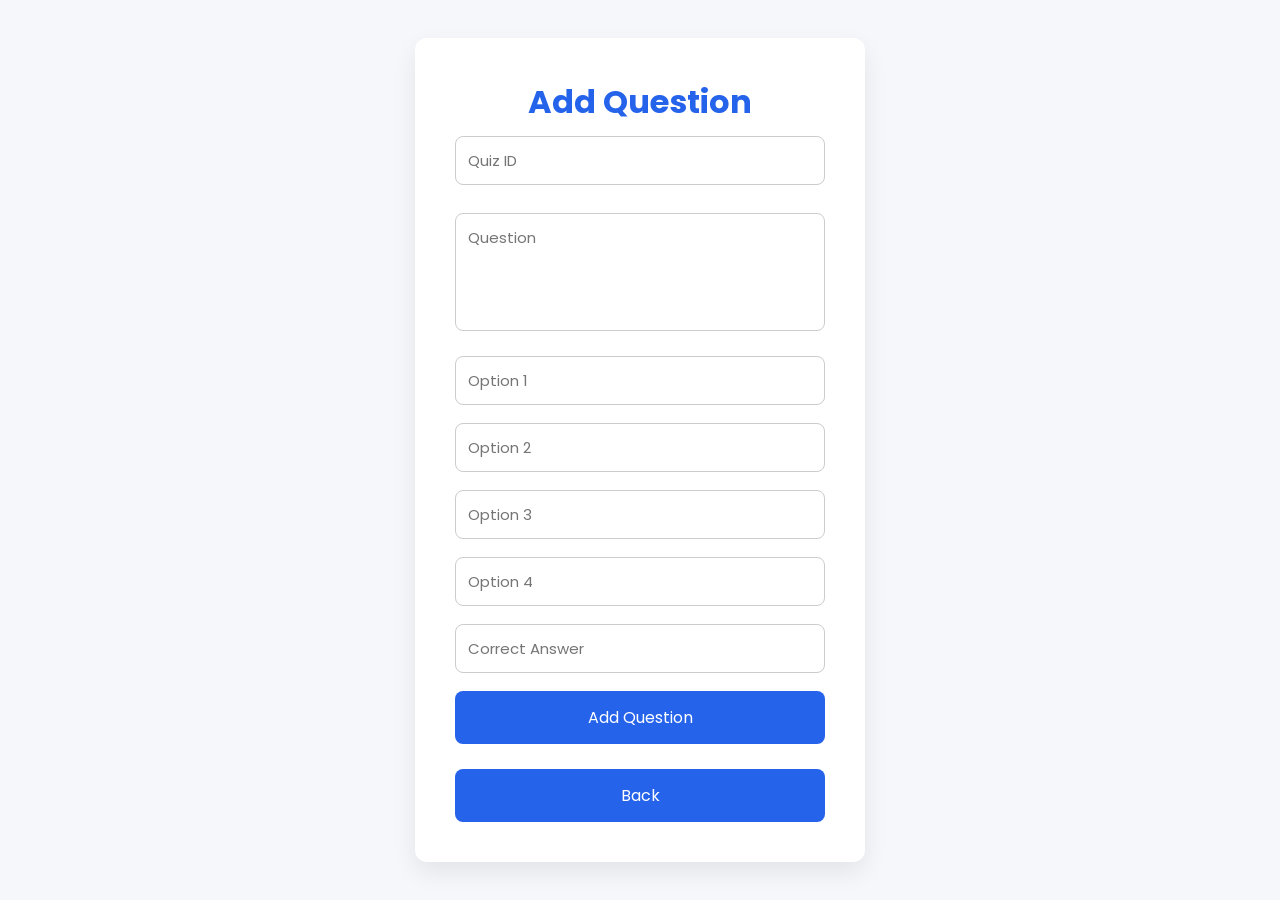
==== frontend/add-question.html @ 89b24b5e "Initial Commit" ====
<!DOCTYPE html>
<html lang="en">

<head>

<meta charset="UTF-8">

<title>Add Question</title>

<link rel="stylesheet" href="css/style.css">

</head>

<body>

<div class="container">

<div class="card">

<h1>Add Question</h1>

<form id="questionForm">

<input
type="number"
id="quizId"
placeholder="Quiz ID"
required>

<textarea
id="question"
placeholder="Question"
rows="4"
required></textarea>

<input
type="text"
id="option1"
placeholder="Option 1"
required>

<input
type="text"
id="option2"
placeholder="Option 2"
required>

<input
type="text"
id="option3"
placeholder="Option 3"
required>

<input
type="text"
id="option4"
placeholder="Option 4"
required>

<input
type="text"
id="answer"
placeholder="Correct Answer"
required>

<button type="submit">

Add Question

</button>

</form>

<br>

<button onclick="window.location.href='admin-dashboard.html'">

Back

</button>

</div>

</div>

<script src="js/add-question.js"></script>
<script src="js/common.js"></script>
</body>

</html>
---- frontend/css/style.css ----
/* ===========================
        GLOBAL
=========================== */

@import url('https://fonts.googleapis.com/css2?family=Poppins:wght@300;400;500;600;700&display=swap');

*{
    margin:0;
    padding:0;
    box-sizing:border-box;
    font-family:'Poppins',sans-serif;
}

html{
    scroll-behavior:smooth;
}

body{
    background:#f5f7fa;
    color:#333;
}

img{
    max-width:100%;
    display:block;
}

section{
    padding:80px 8%;
}

h2{
    text-align:center;
    margin-bottom:40px;
    font-size:35px;
    color:#1e293b;
}

/* ===========================
        HEADER
=========================== */

header{

    width:100%;
    height:75px;

    background:white;

    display:flex;

    justify-content:space-between;

    align-items:center;

    padding:0 8%;

    position:fixed;

    top:0;

    z-index:1000;

    box-shadow:0 5px 12px rgba(0,0,0,.08);

}

.logo{

    display:flex;

    align-items:center;

    gap:10px;

}

.logo i{

    color:#2563eb;

    font-size:30px;

}

.logo h2{

    margin:0;

    font-size:28px;

    color:#2563eb;

}

nav{

    display:flex;

    gap:30px;

}

nav a{

    text-decoration:none;

    color:#333;

    font-weight:500;

    transition:.3s;

}

nav a:hover{

    color:#2563eb;

}

.buttons{

    display:flex;

    gap:15px;

}

.login-btn{

    text-decoration:none;

    border:2px solid #2563eb;

    color:#2563eb;

    padding:10px 22px;

    border-radius:8px;

    transition:.3s;

}

.login-btn:hover{

    background:#2563eb;

    color:white;

}

.register-btn{

    text-decoration:none;

    background:#2563eb;

    color:white;

    padding:10px 22px;

    border-radius:8px;

    transition:.3s;

}

.register-btn:hover{

    background:#1d4ed8;

}

/* ===========================
        HERO
=========================== */

.hero{

    margin-top:75px;

    display:flex;

    justify-content:space-between;

    align-items:center;

    gap:60px;

    min-height:90vh;

}

.hero-left{

    flex:1;

}

.hero-left h1{

    font-size:55px;

    margin-bottom:20px;

    color:#1e293b;

}

.hero-left p{

    color:#555;

    line-height:30px;

    font-size:18px;

    margin-bottom:35px;

}

.hero-buttons{

    display:flex;

    gap:20px;

}

.primary-btn{

    text-decoration:none;

    background:#2563eb;

    color:white;

    padding:14px 30px;

    border-radius:8px;

    transition:.3s;

}

.primary-btn:hover{

    background:#1d4ed8;

}

.secondary-btn{

    text-decoration:none;

    border:2px solid #2563eb;

    color:#2563eb;

    padding:14px 30px;

    border-radius:8px;

    transition:.3s;

}

.secondary-btn:hover{

    background:#2563eb;

    color:white;

}

.hero-right{

    flex:1;

    text-align:center;

}

.hero-right img{

    width:90%;

}

/* ===========================
        QUIZ SECTION
=========================== */

.quiz-section{

    background:#ffffff;

}

.quiz-container{

    display:grid;

    grid-template-columns:repeat(auto-fit,minmax(280px,1fr));

    gap:30px;

}

.quiz-card{

    background:white;

    border-radius:12px;

    overflow:hidden;

    box-shadow:0 8px 20px rgba(0,0,0,.08);

    transition:.3s;

    text-align:center;

    padding-bottom:25px;

}

.quiz-card:hover{

    transform:translateY(-8px);

    box-shadow:0 15px 30px rgba(0,0,0,.15);

}

.quiz-card img{

    width:100%;

    height:180px;

    object-fit:cover;

}

.quiz-card h3{

    margin-top:20px;

    color:#1e293b;

}

.quiz-card p{

    color:#555;

    padding:15px;

    min-height:70px;

}

.quiz-card h4{

    color:#2563eb;

    font-size:24px;

    margin-bottom:20px;

}

.quiz-card button{

    border:none;

    background:#2563eb;

    color:white;

    padding:12px 28px;

    border-radius:8px;

    cursor:pointer;

    transition:.3s;

}

.quiz-card button:hover{

    background:#1d4ed8;

}

/* ===========================
        FEATURES
=========================== */

.features{

    background:#f8fafc;

}

.feature-container{

    display:grid;

    grid-template-columns:repeat(auto-fit,minmax(240px,1fr));

    gap:25px;

}

.feature-card{

    background:white;

    border-radius:12px;

    padding:30px;

    text-align:center;

    box-shadow:0 5px 15px rgba(0,0,0,.08);

    transition:.3s;

}

.feature-card:hover{

    transform:translateY(-6px);

}

.feature-card i{

    font-size:45px;

    color:#2563eb;

    margin-bottom:20px;

}

.feature-card h3{

    margin-bottom:15px;

}

.feature-card p{

    color:#666;

    line-height:26px;

}

/* ===========================
        LEADERBOARD
=========================== */

.leaderboard{

    background:white;

}

.leaderboard p{

    text-align:center;

    color:#666;

    margin-bottom:35px;

}

table{

    width:100%;

    border-collapse:collapse;

    background:white;

    box-shadow:0 5px 15px rgba(0,0,0,.08);

}

thead{

    background:#2563eb;

    color:white;

}

th{

    padding:18px;

}

td{

    padding:18px;

    text-align:center;

    border-bottom:1px solid #e5e7eb;

}

tbody tr:hover{

    background:#f8fafc;

}

/* ===========================
        ABOUT
=========================== */

.about{

    background:#f8fafc;

}

.about p{

    max-width:900px;

    margin:auto;

    text-align:center;

    line-height:32px;

    color:#555;

    font-size:18px;

}

/* ===========================
        CONTACT
=========================== */

.contact{

    background:white;

    text-align:center;

}

.contact p{

    margin:15px 0;

    color:#555;

    font-size:18px;

}

/* ===========================
        FOOTER
=========================== */

footer{

    background:#1e293b;

    color:white;

    text-align:center;

    padding:30px;

}

footer p{

    font-size:16px;

    letter-spacing:1px;

}

/* ===========================
        COMMON
=========================== */

button{

    cursor:pointer;

    font-size:16px;

}

button:hover{

    opacity:.95;

}

a{

    transition:.3s;

}

::selection{

    background:#2563eb;

    color:white;

}

/* ===========================
        SCROLLBAR
=========================== */

::-webkit-scrollbar{

    width:8px;

}

::-webkit-scrollbar-track{

    background:#f1f1f1;

}

::-webkit-scrollbar-thumb{

    background:#2563eb;

    border-radius:20px;

}

::-webkit-scrollbar-thumb:hover{

    background:#1d4ed8;

}

/* ===========================
        TABLET
=========================== */

@media(max-width:992px){

    header{

        padding:0 30px;

    }

    nav{

        gap:18px;

    }

    .hero{

        flex-direction:column;

        text-align:center;

        padding-top:120px;

    }

    .hero-left h1{

        font-size:42px;

    }

    .hero-buttons{

        justify-content:center;

    }

    .hero-right{

        margin-top:40px;

    }

}

/* ===========================
        MOBILE
=========================== */

@media(max-width:768px){

    header{

        flex-direction:column;

        height:auto;

        padding:20px;

    }

    nav{

        margin:20px 0;

        flex-wrap:wrap;

        justify-content:center;

    }

    .buttons{

        margin-bottom:10px;

    }

    section{

        padding:60px 20px;

    }

    .hero{

        margin-top:140px;

    }

    .hero-left h1{

        font-size:34px;

        line-height:45px;

    }

    .hero-left p{

        font-size:16px;

    }

    .hero-buttons{

        flex-direction:column;

        align-items:center;

    }

    .primary-btn,

    .secondary-btn{

        width:220px;

        text-align:center;

    }

    table{

        font-size:14px;

    }

    th,

    td{

        padding:12px 8px;

    }

}

/* ===========================
        SMALL MOBILE
=========================== */

@media(max-width:480px){

    .logo h2{

        font-size:22px;

    }

    nav{

        gap:12px;

    }

    nav a{

        font-size:14px;

    }

    h2{

        font-size:28px;

    }

    .quiz-card{

        margin:0 5px;

    }

}

/* ===========================
        LOGIN PAGE
=========================== */

.login-page{

    display:flex;

    justify-content:center;

    align-items:center;

    min-height:100vh;

    background:#f5f7fa;

}

.login-box{

    width:420px;

    background:white;

    padding:40px;

    border-radius:12px;

    box-shadow:0 10px 25px rgba(0,0,0,.08);

}

.login-box h2{

    margin-bottom:10px;

    text-align:center;

}

.login-box p{

    text-align:center;

    color:#666;

    margin-bottom:30px;

}

.input-group{

    margin-bottom:20px;

}

.input-group label{

    display:block;

    margin-bottom:8px;

    font-weight:600;

}

.input-group input{

    width:100%;

    padding:12px;

    border:1px solid #ccc;

    border-radius:8px;

    outline:none;

    font-size:15px;

}

.input-group input:focus{

    border-color:#2563eb;

}

.login-button{

    width:100%;

    border:none;

    background:#2563eb;

    color:white;

    padding:14px;

    border-radius:8px;

    font-size:16px;

    cursor:pointer;

}

.login-button:hover{

    background:#1d4ed8;

}

.extra-links{

    text-align:center;

    margin-top:20px;

}

.extra-links a{

    color:#2563eb;

    text-decoration:none;

    font-weight:600;

}

/* ===========================
        DASHBOARD
=========================== */

.dashboard-card{
    background:white;
    padding:30px;
    border-radius:12px;
    box-shadow:0 8px 20px rgba(0,0,0,.08);
    max-width:700px;
    margin:120px auto;
    text-align:center;
}

.dashboard-card h2{
    margin-bottom:20px;
}

.dashboard-buttons{
    display:flex;
    justify-content:center;
    gap:20px;
    flex-wrap:wrap;
    margin-top:30px;
}

/* ===========================
        QUIZ PAGE
=========================== */

.question{
    background:white;
    padding:20px;
    margin-bottom:20px;
    border-radius:10px;
    box-shadow:0 5px 15px rgba(0,0,0,.08);
}

.question h3{
    margin-bottom:15px;
}

.question label{
    display:block;
    margin:10px 0;
}

/* ===========================
        RESULT PAGE
=========================== */

.result-card{
    max-width:600px;
    margin:100px auto;
    background:white;
    padding:30px;
    border-radius:12px;
    box-shadow:0 10px 25px rgba(0,0,0,.08);
    text-align:center;
}

.result-card h1{
    color:#2563eb;
}

/* ===========================
        TABLE BUTTON
=========================== */

.table-btn{
    background:#2563eb;
    color:white;
    border:none;
    padding:10px 18px;
    border-radius:6px;
    cursor:pointer;
}

textarea{

width:100%;

padding:12px;

margin:10px 0;

border:1px solid #ccc;

border-radius:6px;

resize:none;

font-size:15px;

box-sizing:border-box;

}

/* ===========================
   COMMON FORM PAGES
=========================== */

.container{

    min-height:100vh;

    display:flex;

    justify-content:center;

    align-items:center;

    background:#f5f7fa;

    padding:20px;

}

.card{

    width:450px;

    background:white;

    padding:40px;

    border-radius:12px;

    box-shadow:0 10px 25px rgba(0,0,0,.08);

}

.card h1{

    text-align:center;

    color:#2563eb;

    margin-bottom:10px;

}

.card h3{

    text-align:center;

    margin-bottom:30px;

    color:#333;

}

.card input,

.card select,

.card textarea{

    width:100%;

    padding:12px;

    margin-bottom:18px;

    border:1px solid #ccc;

    border-radius:8px;

    font-size:15px;

    outline:none;

}

.card input:focus,

.card select:focus,

.card textarea:focus{

    border-color:#2563eb;

}

.card button{

    width:100%;

    background:#2563eb;

    color:white;

    border:none;

    padding:14px;

    border-radius:8px;

    font-size:16px;

    cursor:pointer;

}

.card button:hover{

    background:#1d4ed8;

}

.card p{

    text-align:center;

    margin-top:20px;

}

.card a{

    color:#2563eb;

    text-decoration:none;

    font-weight:600;

}

.navbar{

display:flex;
justify-content:space-between;
align-items:center;
padding:18px 50px;
background:#2f5fe3;

}

.nav-left a,
.nav-right a{

color:white;
text-decoration:none;
margin-right:25px;
font-weight:600;

}

.nav-left a:hover,
.nav-right a:hover{

color:#ffd54f;

}
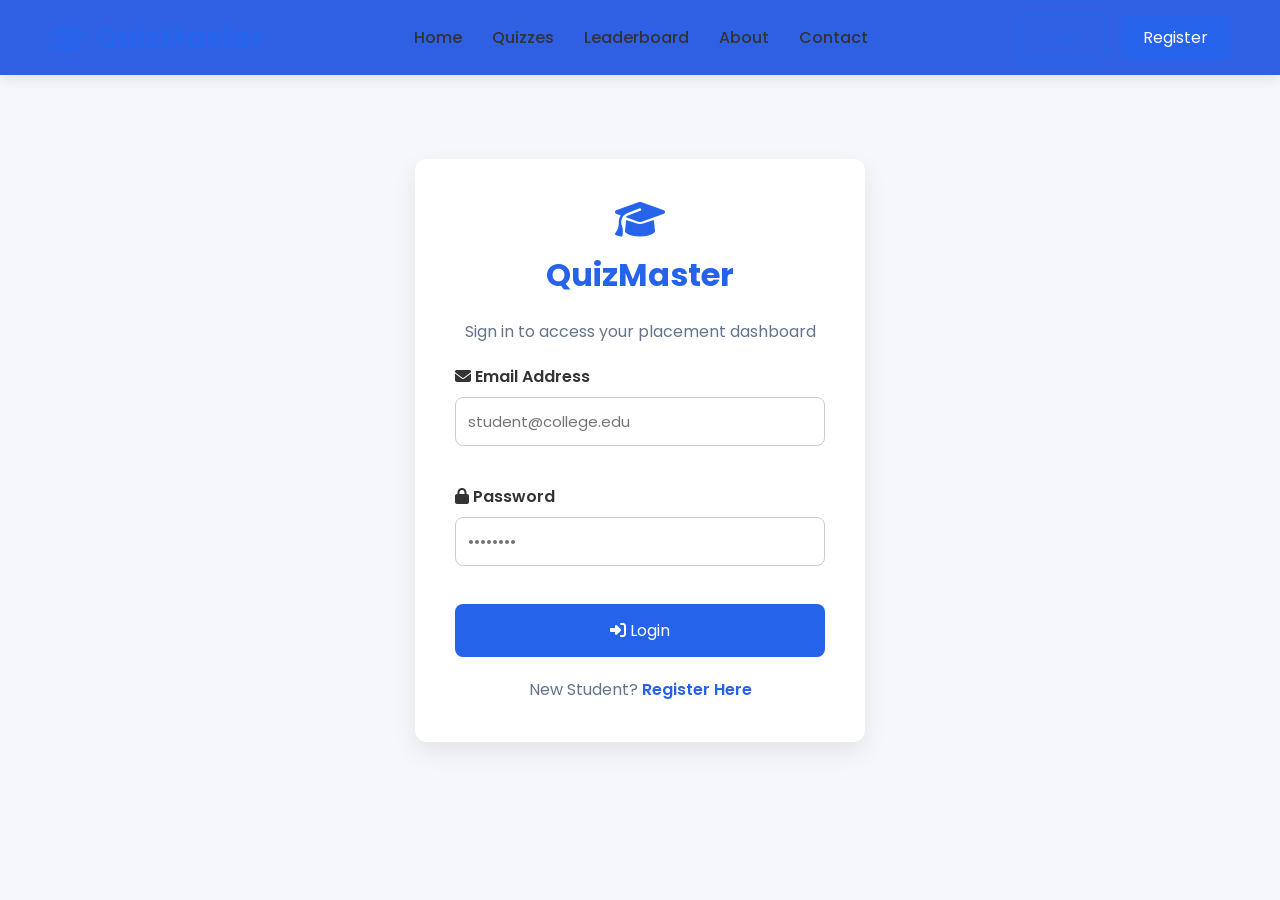
==== commit 0d0c112e: "update" ====
--- a/frontend/add-question.html
+++ b/frontend/add-question.html
@@ -2,89 +2,103 @@
 <html lang="en">
 
 <head>
-
-<meta charset="UTF-8">
-
-<title>Add Question</title>
-
-<link rel="stylesheet" href="css/style.css">
-
+    <meta charset="UTF-8">
+    <meta name="viewport" content="width=device-width, initial-scale=1.0">
+    <title>Add Question | QuizMaster Admin</title>
+    <link rel="stylesheet" href="css/style.css">
+    <link rel="preconnect" href="https://fonts.googleapis.com">
+    <link href="https://fonts.googleapis.com/css2?family=Poppins:wght@300;400;500;600;700&display=swap" rel="stylesheet">
+    <link rel="stylesheet" href="https://cdnjs.cloudflare.com/ajax/libs/font-awesome/6.7.2/css/all.min.css">
 </head>
 
 <body>
 
-<div class="container">
+    <header class="navbar">
+        <!-- Rendered by common.js -->
+    </header>
 
-<div class="card">
+    <div class="container" style="align-items: flex-start; padding-top: 100px;">
+        <div style="max-width: 900px; width: 100%; display: grid; grid-template-columns: 1fr 1fr; gap: 25px;">
+            
+            <!-- Left Form Card -->
+            <div class="card" style="width: 100%;">
+                <div style="text-align: center; margin-bottom: 20px;">
+                    <i class="fa-solid fa-circle-question" style="font-size: 38px; color: #2563eb;"></i>
+                    <h1 style="margin-top: 10px;">Add Question</h1>
+                    <p style="color: #64748b;">Add MCQ to selected quiz</p>
+                </div>
 
-<h1>Add Question</h1>
+                <form id="questionForm">
+                    <div class="input-group">
+                        <label for="quizSelect"><i class="fa-solid fa-layer-group"></i> Select Target Quiz</label>
+                        <select id="quizSelect" required>
+                            <option value="">-- Loading Quizzes --</option>
+                        </select>
+                    </div>
 
-<form id="questionForm">
+                    <div class="input-group">
+                        <label for="questionText"><i class="fa-solid fa-question"></i> Question Text</label>
+                        <textarea id="questionText" placeholder="Enter question statement..." rows="3" required></textarea>
+                    </div>
 
-<input
-type="number"
-id="quizId"
-placeholder="Quiz ID"
-required>
+                    <div class="input-group">
+                        <label for="opt1">Option 1</label>
+                        <input type="text" id="opt1" placeholder="Option 1 text" required>
+                    </div>
 
-<textarea
-id="question"
-placeholder="Question"
-rows="4"
-required></textarea>
+                    <div class="input-group">
+                        <label for="opt2">Option 2</label>
+                        <input type="text" id="opt2" placeholder="Option 2 text" required>
+                    </div>
 
-<input
-type="text"
-id="option1"
-placeholder="Option 1"
-required>
+                    <div class="input-group">
+                        <label for="opt3">Option 3</label>
+                        <input type="text" id="opt3" placeholder="Option 3 text" required>
+                    </div>
 
-<input
-type="text"
-id="option2"
-placeholder="Option 2"
-required>
+                    <div class="input-group">
+                        <label for="opt4">Option 4</label>
+                        <input type="text" id="opt4" placeholder="Option 4 text" required>
+                    </div>
 
-<input
-type="text"
-id="option3"
-placeholder="Option 3"
-required>
+                    <div class="input-group">
+                        <label for="correctAnswer"><i class="fa-solid fa-circle-check"></i> Correct Answer Choice</label>
+                        <select id="correctAnswer" required>
+                            <option value="">-- Select Which Option is Correct --</option>
+                            <option value="1">Option 1</option>
+                            <option value="2">Option 2</option>
+                            <option value="3">Option 3</option>
+                            <option value="4">Option 4</option>
+                        </select>
+                    </div>
 
-<input
-type="text"
-id="option4"
-placeholder="Option 4"
-required>
+                    <button type="submit" id="submitBtn">
+                        <i class="fa-solid fa-plus"></i> Save Question
+                    </button>
+                </form>
 
-<input
-type="text"
-id="answer"
-placeholder="Correct Answer"
-required>
+                <div style="text-align: center; margin-top: 20px;">
+                    <a href="admin-dashboard.html" style="color: #64748b; text-decoration: none; font-size: 14px;">
+                        <i class="fa-solid fa-arrow-left"></i> Back to Dashboard
+                    </a>
+                </div>
+            </div>
 
-<button type="submit">
+            <!-- Right Question List Card -->
+            <div class="card" style="width: 100%;">
+                <h3 style="margin-top: 0; text-align: left; margin-bottom: 15px; color: #0f172a;">
+                    <i class="fa-solid fa-list-check" style="color: #2563eb;"></i> Existing Questions
+                </h3>
+                <div id="existingQuestionsList" style="max-height: 580px; overflow-y: auto;">
+                    <p style="color: #64748b;">Select a quiz to view its current questions.</p>
+                </div>
+            </div>
 
-Add Question
+        </div>
+    </div>
 
-</button>
-
-</form>
-
-<br>
-
-<button onclick="window.location.href='admin-dashboard.html'">
-
-Back
-
-</button>
-
-</div>
-
-</div>
-
-<script src="js/add-question.js"></script>
-<script src="js/common.js"></script>
+    <script src="js/common.js"></script>
+    <script src="js/add-question.js"></script>
 </body>
 
 </html>
--- a/frontend/css/style.css
+++ b/frontend/css/style.css
@@ -1,1225 +1,1465 @@
-/* ===========================
-        GLOBAL
-=========================== */
-
-@import url('https://fonts.googleapis.com/css2?family=Poppins:wght@300;400;500;600;700&display=swap');
-
-*{
-    margin:0;
-    padding:0;
-    box-sizing:border-box;
-    font-family:'Poppins',sans-serif;
-}
-
-html{
-    scroll-behavior:smooth;
-}
-
-body{
-    background:#f5f7fa;
-    color:#333;
-}
-
-img{
-    max-width:100%;
-    display:block;
-}
-
-section{
-    padding:80px 8%;
-}
-
-h2{
-    text-align:center;
-    margin-bottom:40px;
-    font-size:35px;
-    color:#1e293b;
-}
-
-/* ===========================
-        HEADER
-=========================== */
-
-header{
-
-    width:100%;
-    height:75px;
-
-    background:white;
-
-    display:flex;
-
-    justify-content:space-between;
-
-    align-items:center;
-
-    padding:0 8%;
-
-    position:fixed;
-
-    top:0;
-
-    z-index:1000;
-
-    box-shadow:0 5px 12px rgba(0,0,0,.08);
-
-}
-
-.logo{
-
-    display:flex;
-
-    align-items:center;
-
-    gap:10px;
-
-}
-
-.logo i{
-
-    color:#2563eb;
-
-    font-size:30px;
-
-}
-
-.logo h2{
-
-    margin:0;
-
-    font-size:28px;
-
-    color:#2563eb;
-
-}
-
-nav{
-
-    display:flex;
-
-    gap:30px;
-
-}
-
-nav a{
-
-    text-decoration:none;
-
-    color:#333;
-
-    font-weight:500;
-
-    transition:.3s;
-
-}
-
-nav a:hover{
-
-    color:#2563eb;
-
-}
-
-.buttons{
-
-    display:flex;
-
-    gap:15px;
-
-}
-
-.login-btn{
-
-    text-decoration:none;
-
-    border:2px solid #2563eb;
-
-    color:#2563eb;
-
-    padding:10px 22px;
-
-    border-radius:8px;
-
-    transition:.3s;
-
-}
-
-.login-btn:hover{
-
-    background:#2563eb;
-
-    color:white;
-
-}
-
-.register-btn{
-
-    text-decoration:none;
-
-    background:#2563eb;
-
-    color:white;
-
-    padding:10px 22px;
-
-    border-radius:8px;
-
-    transition:.3s;
-
-}
-
-.register-btn:hover{
-
-    background:#1d4ed8;
-
-}
-
-/* ===========================
-        HERO
-=========================== */
-
-.hero{
-
-    margin-top:75px;
-
-    display:flex;
-
-    justify-content:space-between;
-
-    align-items:center;
-
-    gap:60px;
-
-    min-height:90vh;
-
-}
-
-.hero-left{
-
-    flex:1;
-
-}
-
-.hero-left h1{
-
-    font-size:55px;
-
-    margin-bottom:20px;
-
-    color:#1e293b;
-
-}
-
-.hero-left p{
-
-    color:#555;
-
-    line-height:30px;
-
-    font-size:18px;
-
-    margin-bottom:35px;
-
-}
-
-.hero-buttons{
-
-    display:flex;
-
-    gap:20px;
-
-}
-
-.primary-btn{
-
-    text-decoration:none;
-
-    background:#2563eb;
-
-    color:white;
-
-    padding:14px 30px;
-
-    border-radius:8px;
-
-    transition:.3s;
-
-}
-
-.primary-btn:hover{
-
-    background:#1d4ed8;
-
-}
-
-.secondary-btn{
-
-    text-decoration:none;
-
-    border:2px solid #2563eb;
-
-    color:#2563eb;
-
-    padding:14px 30px;
-
-    border-radius:8px;
-
-    transition:.3s;
-
-}
-
-.secondary-btn:hover{
-
-    background:#2563eb;
-
-    color:white;
-
-}
-
-.hero-right{
-
-    flex:1;
-
-    text-align:center;
-
-}
-
-.hero-right img{
-
-    width:90%;
-
-}
-
-/* ===========================
-        QUIZ SECTION
-=========================== */
-
-.quiz-section{
-
-    background:#ffffff;
-
-}
-
-.quiz-container{
-
-    display:grid;
-
-    grid-template-columns:repeat(auto-fit,minmax(280px,1fr));
-
-    gap:30px;
-
-}
-
-.quiz-card{
-
-    background:white;
-
-    border-radius:12px;
-
-    overflow:hidden;
-
-    box-shadow:0 8px 20px rgba(0,0,0,.08);
-
-    transition:.3s;
-
-    text-align:center;
-
-    padding-bottom:25px;
-
-}
-
-.quiz-card:hover{
-
-    transform:translateY(-8px);
-
-    box-shadow:0 15px 30px rgba(0,0,0,.15);
-
-}
-
-.quiz-card img{
-
-    width:100%;
-
-    height:180px;
-
-    object-fit:cover;
-
-}
-
-.quiz-card h3{
-
-    margin-top:20px;
-
-    color:#1e293b;
-
-}
-
-.quiz-card p{
-
-    color:#555;
-
-    padding:15px;
-
-    min-height:70px;
-
-}
-
-.quiz-card h4{
-
-    color:#2563eb;
-
-    font-size:24px;
-
-    margin-bottom:20px;
-
-}
-
-.quiz-card button{
-
-    border:none;
-
-    background:#2563eb;
-
-    color:white;
-
-    padding:12px 28px;
-
-    border-radius:8px;
-
-    cursor:pointer;
-
-    transition:.3s;
-
-}
-
-.quiz-card button:hover{
-
-    background:#1d4ed8;
-
-}
-
-/* ===========================
-        FEATURES
-=========================== */
-
-.features{
-
-    background:#f8fafc;
-
-}
-
-.feature-container{
-
-    display:grid;
-
-    grid-template-columns:repeat(auto-fit,minmax(240px,1fr));
-
-    gap:25px;
-
-}
-
-.feature-card{
-
-    background:white;
-
-    border-radius:12px;
-
-    padding:30px;
-
-    text-align:center;
-
-    box-shadow:0 5px 15px rgba(0,0,0,.08);
-
-    transition:.3s;
-
-}
-
-.feature-card:hover{
-
-    transform:translateY(-6px);
-
-}
-
-.feature-card i{
-
-    font-size:45px;
-
-    color:#2563eb;
-
-    margin-bottom:20px;
-
-}
-
-.feature-card h3{
-
-    margin-bottom:15px;
-
-}
-
-.feature-card p{
-
-    color:#666;
-
-    line-height:26px;
-
-}
-
-/* ===========================
-        LEADERBOARD
-=========================== */
-
-.leaderboard{
-
-    background:white;
-
-}
-
-.leaderboard p{
-
-    text-align:center;
-
-    color:#666;
-
-    margin-bottom:35px;
-
-}
-
-table{
-
-    width:100%;
-
-    border-collapse:collapse;
-
-    background:white;
-
-    box-shadow:0 5px 15px rgba(0,0,0,.08);
-
-}
-
-thead{
-
-    background:#2563eb;
-
-    color:white;
-
-}
-
-th{
-
-    padding:18px;
-
-}
-
-td{
-
-    padding:18px;
-
-    text-align:center;
-
-    border-bottom:1px solid #e5e7eb;
-
-}
-
-tbody tr:hover{
-
-    background:#f8fafc;
-
-}
-
-/* ===========================
-        ABOUT
-=========================== */
-
-.about{
-
-    background:#f8fafc;
-
-}
-
-.about p{
-
-    max-width:900px;
-
-    margin:auto;
-
-    text-align:center;
-
-    line-height:32px;
-
-    color:#555;
-
-    font-size:18px;
-
-}
-
-/* ===========================
-        CONTACT
-=========================== */
-
-.contact{
-
-    background:white;
-
-    text-align:center;
-
-}
-
-.contact p{
-
-    margin:15px 0;
-
-    color:#555;
-
-    font-size:18px;
-
-}
-
-/* ===========================
-        FOOTER
-=========================== */
-
-footer{
-
-    background:#1e293b;
-
-    color:white;
-
-    text-align:center;
-
-    padding:30px;
-
-}
-
-footer p{
-
-    font-size:16px;
-
-    letter-spacing:1px;
-
-}
-
-/* ===========================
-        COMMON
-=========================== */
-
-button{
-
-    cursor:pointer;
-
-    font-size:16px;
-
-}
-
-button:hover{
-
-    opacity:.95;
-
-}
-
-a{
-
-    transition:.3s;
-
-}
-
-::selection{
-
-    background:#2563eb;
-
-    color:white;
-
-}
-
-/* ===========================
-        SCROLLBAR
-=========================== */
-
-::-webkit-scrollbar{
-
-    width:8px;
-
-}
-
-::-webkit-scrollbar-track{
-
-    background:#f1f1f1;
-
-}
-
-::-webkit-scrollbar-thumb{
-
-    background:#2563eb;
-
-    border-radius:20px;
-
-}
-
-::-webkit-scrollbar-thumb:hover{
-
-    background:#1d4ed8;
-
-}
-
-/* ===========================
-        TABLET
-=========================== */
-
-@media(max-width:992px){
-
-    header{
-
-        padding:0 30px;
-
-    }
-
-    nav{
-
-        gap:18px;
-
-    }
-
-    .hero{
-
-        flex-direction:column;
-
-        text-align:center;
-
-        padding-top:120px;
-
-    }
-
-    .hero-left h1{
-
-        font-size:42px;
-
-    }
-
-    .hero-buttons{
-
-        justify-content:center;
-
-    }
-
-    .hero-right{
-
-        margin-top:40px;
-
-    }
-
-}
-
-/* ===========================
-        MOBILE
-=========================== */
-
-@media(max-width:768px){
-
-    header{
-
-        flex-direction:column;
-
-        height:auto;
-
-        padding:20px;
-
-    }
-
-    nav{
-
-        margin:20px 0;
-
-        flex-wrap:wrap;
-
-        justify-content:center;
-
-    }
-
-    .buttons{
-
-        margin-bottom:10px;
-
-    }
-
-    section{
-
-        padding:60px 20px;
-
-    }
-
-    .hero{
-
-        margin-top:140px;
-
-    }
-
-    .hero-left h1{
-
-        font-size:34px;
-
-        line-height:45px;
-
-    }
-
-    .hero-left p{
-
-        font-size:16px;
-
-    }
-
-    .hero-buttons{
-
-        flex-direction:column;
-
-        align-items:center;
-
-    }
-
-    .primary-btn,
-
-    .secondary-btn{
-
-        width:220px;
-
-        text-align:center;
-
-    }
-
-    table{
-
-        font-size:14px;
-
-    }
-
-    th,
-
-    td{
-
-        padding:12px 8px;
-
-    }
-
-}
-
-/* ===========================
-        SMALL MOBILE
-=========================== */
-
-@media(max-width:480px){
-
-    .logo h2{
-
-        font-size:22px;
-
-    }
-
-    nav{
-
-        gap:12px;
-
-    }
-
-    nav a{
-
-        font-size:14px;
-
-    }
-
-    h2{
-
-        font-size:28px;
-
-    }
-
-    .quiz-card{
-
-        margin:0 5px;
-
-    }
-
-}
-
-/* ===========================
-        LOGIN PAGE
-=========================== */
-
-.login-page{
-
-    display:flex;
-
-    justify-content:center;
-
-    align-items:center;
-
-    min-height:100vh;
-
-    background:#f5f7fa;
-
-}
-
-.login-box{
-
-    width:420px;
-
-    background:white;
-
-    padding:40px;
-
-    border-radius:12px;
-
-    box-shadow:0 10px 25px rgba(0,0,0,.08);
-
-}
-
-.login-box h2{
-
-    margin-bottom:10px;
-
-    text-align:center;
-
-}
-
-.login-box p{
-
-    text-align:center;
-
-    color:#666;
-
-    margin-bottom:30px;
-
-}
-
-.input-group{
-
-    margin-bottom:20px;
-
-}
-
-.input-group label{
-
-    display:block;
-
-    margin-bottom:8px;
-
-    font-weight:600;
-
-}
-
-.input-group input{
-
-    width:100%;
-
-    padding:12px;
-
-    border:1px solid #ccc;
-
-    border-radius:8px;
-
-    outline:none;
-
-    font-size:15px;
-
-}
-
-.input-group input:focus{
-
-    border-color:#2563eb;
-
-}
-
-.login-button{
-
-    width:100%;
-
-    border:none;
-
-    background:#2563eb;
-
-    color:white;
-
-    padding:14px;
-
-    border-radius:8px;
-
-    font-size:16px;
-
-    cursor:pointer;
-
-}
-
-.login-button:hover{
-
-    background:#1d4ed8;
-
-}
-
-.extra-links{
-
-    text-align:center;
-
-    margin-top:20px;
-
-}
-
-.extra-links a{
-
-    color:#2563eb;
-
-    text-decoration:none;
-
-    font-weight:600;
-
-}
-
-/* ===========================
-        DASHBOARD
-=========================== */
-
-.dashboard-card{
-    background:white;
-    padding:30px;
-    border-radius:12px;
-    box-shadow:0 8px 20px rgba(0,0,0,.08);
-    max-width:700px;
-    margin:120px auto;
-    text-align:center;
-}
-
-.dashboard-card h2{
-    margin-bottom:20px;
-}
-
-.dashboard-buttons{
-    display:flex;
-    justify-content:center;
-    gap:20px;
-    flex-wrap:wrap;
-    margin-top:30px;
-}
-
-/* ===========================
-        QUIZ PAGE
-=========================== */
-
-.question{
-    background:white;
-    padding:20px;
-    margin-bottom:20px;
-    border-radius:10px;
-    box-shadow:0 5px 15px rgba(0,0,0,.08);
-}
-
-.question h3{
-    margin-bottom:15px;
-}
-
-.question label{
-    display:block;
-    margin:10px 0;
-}
-
-/* ===========================
-        RESULT PAGE
-=========================== */
-
-.result-card{
-    max-width:600px;
-    margin:100px auto;
-    background:white;
-    padding:30px;
-    border-radius:12px;
-    box-shadow:0 10px 25px rgba(0,0,0,.08);
-    text-align:center;
-}
-
-.result-card h1{
-    color:#2563eb;
-}
-
-/* ===========================
-        TABLE BUTTON
-=========================== */
-
-.table-btn{
-    background:#2563eb;
-    color:white;
-    border:none;
-    padding:10px 18px;
-    border-radius:6px;
-    cursor:pointer;
-}
-
-textarea{
-
-width:100%;
-
-padding:12px;
-
-margin:10px 0;
-
-border:1px solid #ccc;
-
-border-radius:6px;
-
-resize:none;
-
-font-size:15px;
-
-box-sizing:border-box;
-
-}
-
-/* ===========================
-   COMMON FORM PAGES
-=========================== */
-
-.container{
-
-    min-height:100vh;
-
-    display:flex;
-
-    justify-content:center;
-
-    align-items:center;
-
-    background:#f5f7fa;
-
-    padding:20px;
-
-}
-
-.card{
-
-    width:450px;
-
-    background:white;
-
-    padding:40px;
-
-    border-radius:12px;
-
-    box-shadow:0 10px 25px rgba(0,0,0,.08);
-
-}
-
-.card h1{
-
-    text-align:center;
-
-    color:#2563eb;
-
-    margin-bottom:10px;
-
-}
-
-.card h3{
-
-    text-align:center;
-
-    margin-bottom:30px;
-
-    color:#333;
-
-}
-
-.card input,
-
-.card select,
-
-.card textarea{
-
-    width:100%;
-
-    padding:12px;
-
-    margin-bottom:18px;
-
-    border:1px solid #ccc;
-
-    border-radius:8px;
-
-    font-size:15px;
-
-    outline:none;
-
-}
-
-.card input:focus,
-
-.card select:focus,
-
-.card textarea:focus{
-
-    border-color:#2563eb;
-
-}
-
-.card button{
-
-    width:100%;
-
-    background:#2563eb;
-
-    color:white;
-
-    border:none;
-
-    padding:14px;
-
-    border-radius:8px;
-
-    font-size:16px;
-
-    cursor:pointer;
-
-}
-
-.card button:hover{
-
-    background:#1d4ed8;
-
-}
-
-.card p{
-
-    text-align:center;
-
-    margin-top:20px;
-
-}
-
-.card a{
-
-    color:#2563eb;
-
-    text-decoration:none;
-
-    font-weight:600;
-
-}
-
-.navbar{
-
-display:flex;
-justify-content:space-between;
-align-items:center;
-padding:18px 50px;
-background:#2f5fe3;
-
-}
-
-.nav-left a,
-.nav-right a{
-
-color:white;
-text-decoration:none;
-margin-right:25px;
-font-weight:600;
-
-}
-
-.nav-left a:hover,
-.nav-right a:hover{
-
-color:#ffd54f;
-
-}+/* ===========================
+        GLOBAL
+=========================== */
+
+@import url('https://fonts.googleapis.com/css2?family=Poppins:wght@300;400;500;600;700&display=swap');
+
+*{
+    margin:0;
+    padding:0;
+    box-sizing:border-box;
+    font-family:'Poppins',sans-serif;
+}
+
+html{
+    scroll-behavior:smooth;
+}
+
+body{
+    background:#f5f7fa;
+    color:#333;
+}
+
+img{
+    max-width:100%;
+    display:block;
+}
+
+section{
+    padding:80px 8%;
+}
+
+h2{
+    text-align:center;
+    margin-bottom:40px;
+    font-size:35px;
+    color:#1e293b;
+}
+
+/* ===========================
+        HEADER
+=========================== */
+
+header{
+
+    width:100%;
+    height:75px;
+
+    background:white;
+
+    display:flex;
+
+    justify-content:space-between;
+
+    align-items:center;
+
+    padding:0 8%;
+
+    position:fixed;
+
+    top:0;
+
+    z-index:1000;
+
+    box-shadow:0 5px 12px rgba(0,0,0,.08);
+
+}
+
+.logo{
+
+    display:flex;
+
+    align-items:center;
+
+    gap:10px;
+
+}
+
+.logo i{
+
+    color:#2563eb;
+
+    font-size:30px;
+
+}
+
+.logo h2{
+
+    margin:0;
+
+    font-size:28px;
+
+    color:#2563eb;
+
+}
+
+nav{
+
+    display:flex;
+
+    gap:30px;
+
+}
+
+nav a{
+
+    text-decoration:none;
+
+    color:#333;
+
+    font-weight:500;
+
+    transition:.3s;
+
+}
+
+nav a:hover{
+
+    color:#2563eb;
+
+}
+
+.buttons{
+
+    display:flex;
+
+    gap:15px;
+
+}
+
+.login-btn{
+
+    text-decoration:none;
+
+    border:2px solid #2563eb;
+
+    color:#2563eb;
+
+    padding:10px 22px;
+
+    border-radius:8px;
+
+    transition:.3s;
+
+}
+
+.login-btn:hover{
+
+    background:#2563eb;
+
+    color:white;
+
+}
+
+.register-btn{
+
+    text-decoration:none;
+
+    background:#2563eb;
+
+    color:white;
+
+    padding:10px 22px;
+
+    border-radius:8px;
+
+    transition:.3s;
+
+}
+
+.register-btn:hover{
+
+    background:#1d4ed8;
+
+}
+
+/* ===========================
+        HERO
+=========================== */
+
+.hero{
+
+    margin-top:75px;
+
+    display:flex;
+
+    justify-content:space-between;
+
+    align-items:center;
+
+    gap:60px;
+
+    min-height:90vh;
+
+}
+
+.hero-left{
+
+    flex:1;
+
+}
+
+.hero-left h1{
+
+    font-size:55px;
+
+    margin-bottom:20px;
+
+    color:#1e293b;
+
+}
+
+.hero-left p{
+
+    color:#555;
+
+    line-height:30px;
+
+    font-size:18px;
+
+    margin-bottom:35px;
+
+}
+
+.hero-buttons{
+
+    display:flex;
+
+    gap:20px;
+
+}
+
+.primary-btn{
+
+    text-decoration:none;
+
+    background:#2563eb;
+
+    color:white;
+
+    padding:14px 30px;
+
+    border-radius:8px;
+
+    transition:.3s;
+
+}
+
+.primary-btn:hover{
+
+    background:#1d4ed8;
+
+}
+
+.secondary-btn{
+
+    text-decoration:none;
+
+    border:2px solid #2563eb;
+
+    color:#2563eb;
+
+    padding:14px 30px;
+
+    border-radius:8px;
+
+    transition:.3s;
+
+}
+
+.secondary-btn:hover{
+
+    background:#2563eb;
+
+    color:white;
+
+}
+
+.hero-right{
+
+    flex:1;
+
+    text-align:center;
+
+}
+
+.hero-right img{
+
+    width:90%;
+
+}
+
+/* ===========================
+        QUIZ SECTION
+=========================== */
+
+.quiz-section{
+
+    background:#ffffff;
+
+}
+
+.quiz-container{
+
+    display:grid;
+
+    grid-template-columns:repeat(auto-fit,minmax(280px,1fr));
+
+    gap:30px;
+
+}
+
+.quiz-card{
+
+    background:white;
+
+    border-radius:12px;
+
+    overflow:hidden;
+
+    box-shadow:0 8px 20px rgba(0,0,0,.08);
+
+    transition:.3s;
+
+    text-align:center;
+
+    padding-bottom:25px;
+
+}
+
+.quiz-card:hover{
+
+    transform:translateY(-8px);
+
+    box-shadow:0 15px 30px rgba(0,0,0,.15);
+
+}
+
+.quiz-card img{
+
+    width:100%;
+
+    height:180px;
+
+    object-fit:cover;
+
+}
+
+.quiz-card h3{
+
+    margin-top:20px;
+
+    color:#1e293b;
+
+}
+
+.quiz-card p{
+
+    color:#555;
+
+    padding:15px;
+
+    min-height:70px;
+
+}
+
+.quiz-card h4{
+
+    color:#2563eb;
+
+    font-size:24px;
+
+    margin-bottom:20px;
+
+}
+
+.quiz-card button{
+
+    border:none;
+
+    background:#2563eb;
+
+    color:white;
+
+    padding:12px 28px;
+
+    border-radius:8px;
+
+    cursor:pointer;
+
+    transition:.3s;
+
+}
+
+.quiz-card button:hover{
+
+    background:#1d4ed8;
+
+}
+
+/* ===========================
+        FEATURES
+=========================== */
+
+.features{
+
+    background:#f8fafc;
+
+}
+
+.feature-container{
+
+    display:grid;
+
+    grid-template-columns:repeat(auto-fit,minmax(240px,1fr));
+
+    gap:25px;
+
+}
+
+.feature-card{
+
+    background:white;
+
+    border-radius:12px;
+
+    padding:30px;
+
+    text-align:center;
+
+    box-shadow:0 5px 15px rgba(0,0,0,.08);
+
+    transition:.3s;
+
+}
+
+.feature-card:hover{
+
+    transform:translateY(-6px);
+
+}
+
+.feature-card i{
+
+    font-size:45px;
+
+    color:#2563eb;
+
+    margin-bottom:20px;
+
+}
+
+.feature-card h3{
+
+    margin-bottom:15px;
+
+}
+
+.feature-card p{
+
+    color:#666;
+
+    line-height:26px;
+
+}
+
+/* ===========================
+        LEADERBOARD
+=========================== */
+
+.leaderboard{
+
+    background:white;
+
+}
+
+.leaderboard p{
+
+    text-align:center;
+
+    color:#666;
+
+    margin-bottom:35px;
+
+}
+
+table{
+
+    width:100%;
+
+    border-collapse:collapse;
+
+    background:white;
+
+    box-shadow:0 5px 15px rgba(0,0,0,.08);
+
+}
+
+thead{
+
+    background:#2563eb;
+
+    color:white;
+
+}
+
+th{
+
+    padding:18px;
+
+}
+
+td{
+
+    padding:18px;
+
+    text-align:center;
+
+    border-bottom:1px solid #e5e7eb;
+
+}
+
+tbody tr:hover{
+
+    background:#f8fafc;
+
+}
+
+/* ===========================
+        ABOUT
+=========================== */
+
+.about{
+
+    background:#f8fafc;
+
+}
+
+.about p{
+
+    max-width:900px;
+
+    margin:auto;
+
+    text-align:center;
+
+    line-height:32px;
+
+    color:#555;
+
+    font-size:18px;
+
+}
+
+/* ===========================
+        CONTACT
+=========================== */
+
+.contact{
+
+    background:white;
+
+    text-align:center;
+
+}
+
+.contact p{
+
+    margin:15px 0;
+
+    color:#555;
+
+    font-size:18px;
+
+}
+
+/* ===========================
+        FOOTER
+=========================== */
+
+footer{
+
+    background:#1e293b;
+
+    color:white;
+
+    text-align:center;
+
+    padding:30px;
+
+}
+
+footer p{
+
+    font-size:16px;
+
+    letter-spacing:1px;
+
+}
+
+/* ===========================
+        COMMON
+=========================== */
+
+button{
+
+    cursor:pointer;
+
+    font-size:16px;
+
+}
+
+button:hover{
+
+    opacity:.95;
+
+}
+
+a{
+
+    transition:.3s;
+
+}
+
+::selection{
+
+    background:#2563eb;
+
+    color:white;
+
+}
+
+/* ===========================
+        SCROLLBAR
+=========================== */
+
+::-webkit-scrollbar{
+
+    width:8px;
+
+}
+
+::-webkit-scrollbar-track{
+
+    background:#f1f1f1;
+
+}
+
+::-webkit-scrollbar-thumb{
+
+    background:#2563eb;
+
+    border-radius:20px;
+
+}
+
+::-webkit-scrollbar-thumb:hover{
+
+    background:#1d4ed8;
+
+}
+
+/* ===========================
+        TABLET
+=========================== */
+
+@media(max-width:992px){
+
+    header{
+
+        padding:0 30px;
+
+    }
+
+    nav{
+
+        gap:18px;
+
+    }
+
+    .hero{
+
+        flex-direction:column;
+
+        text-align:center;
+
+        padding-top:120px;
+
+    }
+
+    .hero-left h1{
+
+        font-size:42px;
+
+    }
+
+    .hero-buttons{
+
+        justify-content:center;
+
+    }
+
+    .hero-right{
+
+        margin-top:40px;
+
+    }
+
+}
+
+/* ===========================
+        MOBILE
+=========================== */
+
+@media(max-width:768px){
+
+    header{
+
+        flex-direction:column;
+
+        height:auto;
+
+        padding:20px;
+
+    }
+
+    nav{
+
+        margin:20px 0;
+
+        flex-wrap:wrap;
+
+        justify-content:center;
+
+    }
+
+    .buttons{
+
+        margin-bottom:10px;
+
+    }
+
+    section{
+
+        padding:60px 20px;
+
+    }
+
+    .hero{
+
+        margin-top:140px;
+
+    }
+
+    .hero-left h1{
+
+        font-size:34px;
+
+        line-height:45px;
+
+    }
+
+    .hero-left p{
+
+        font-size:16px;
+
+    }
+
+    .hero-buttons{
+
+        flex-direction:column;
+
+        align-items:center;
+
+    }
+
+    .primary-btn,
+
+    .secondary-btn{
+
+        width:220px;
+
+        text-align:center;
+
+    }
+
+    table{
+
+        font-size:14px;
+
+    }
+
+    th,
+
+    td{
+
+        padding:12px 8px;
+
+    }
+
+}
+
+/* ===========================
+        SMALL MOBILE
+=========================== */
+
+@media(max-width:480px){
+
+    .logo h2{
+
+        font-size:22px;
+
+    }
+
+    nav{
+
+        gap:12px;
+
+    }
+
+    nav a{
+
+        font-size:14px;
+
+    }
+
+    h2{
+
+        font-size:28px;
+
+    }
+
+    .quiz-card{
+
+        margin:0 5px;
+
+    }
+
+}
+
+/* ===========================
+        LOGIN PAGE
+=========================== */
+
+.login-page{
+
+    display:flex;
+
+    justify-content:center;
+
+    align-items:center;
+
+    min-height:100vh;
+
+    background:#f5f7fa;
+
+}
+
+.login-box{
+
+    width:420px;
+
+    background:white;
+
+    padding:40px;
+
+    border-radius:12px;
+
+    box-shadow:0 10px 25px rgba(0,0,0,.08);
+
+}
+
+.login-box h2{
+
+    margin-bottom:10px;
+
+    text-align:center;
+
+}
+
+.login-box p{
+
+    text-align:center;
+
+    color:#666;
+
+    margin-bottom:30px;
+
+}
+
+.input-group{
+
+    margin-bottom:20px;
+
+}
+
+.input-group label{
+
+    display:block;
+
+    margin-bottom:8px;
+
+    font-weight:600;
+
+}
+
+.input-group input{
+
+    width:100%;
+
+    padding:12px;
+
+    border:1px solid #ccc;
+
+    border-radius:8px;
+
+    outline:none;
+
+    font-size:15px;
+
+}
+
+.input-group input:focus{
+
+    border-color:#2563eb;
+
+}
+
+.login-button{
+
+    width:100%;
+
+    border:none;
+
+    background:#2563eb;
+
+    color:white;
+
+    padding:14px;
+
+    border-radius:8px;
+
+    font-size:16px;
+
+    cursor:pointer;
+
+}
+
+.login-button:hover{
+
+    background:#1d4ed8;
+
+}
+
+.extra-links{
+
+    text-align:center;
+
+    margin-top:20px;
+
+}
+
+.extra-links a{
+
+    color:#2563eb;
+
+    text-decoration:none;
+
+    font-weight:600;
+
+}
+
+/* ===========================
+        DASHBOARD
+=========================== */
+
+.dashboard-card{
+    background:white;
+    padding:30px;
+    border-radius:12px;
+    box-shadow:0 8px 20px rgba(0,0,0,.08);
+    max-width:700px;
+    margin:120px auto;
+    text-align:center;
+}
+
+.dashboard-card h2{
+    margin-bottom:20px;
+}
+
+.dashboard-buttons{
+    display:flex;
+    justify-content:center;
+    gap:20px;
+    flex-wrap:wrap;
+    margin-top:30px;
+}
+
+/* ===========================
+        QUIZ PAGE
+=========================== */
+
+.question{
+    background:white;
+    padding:20px;
+    margin-bottom:20px;
+    border-radius:10px;
+    box-shadow:0 5px 15px rgba(0,0,0,.08);
+}
+
+.question h3{
+    margin-bottom:15px;
+}
+
+.question label{
+    display:block;
+    margin:10px 0;
+}
+
+/* ===========================
+        RESULT PAGE
+=========================== */
+
+.result-card{
+    max-width:600px;
+    margin:100px auto;
+    background:white;
+    padding:30px;
+    border-radius:12px;
+    box-shadow:0 10px 25px rgba(0,0,0,.08);
+    text-align:center;
+}
+
+.result-card h1{
+    color:#2563eb;
+}
+
+/* ===========================
+        TABLE BUTTON
+=========================== */
+
+.table-btn{
+    background:#2563eb;
+    color:white;
+    border:none;
+    padding:10px 18px;
+    border-radius:6px;
+    cursor:pointer;
+}
+
+textarea{
+
+width:100%;
+
+padding:12px;
+
+margin:10px 0;
+
+border:1px solid #ccc;
+
+border-radius:6px;
+
+resize:none;
+
+font-size:15px;
+
+box-sizing:border-box;
+
+}
+
+/* ===========================
+   COMMON FORM PAGES
+=========================== */
+
+.container{
+
+    min-height:100vh;
+
+    display:flex;
+
+    justify-content:center;
+
+    align-items:center;
+
+    background:#f5f7fa;
+
+    padding:20px;
+
+}
+
+.card{
+
+    width:450px;
+
+    background:white;
+
+    padding:40px;
+
+    border-radius:12px;
+
+    box-shadow:0 10px 25px rgba(0,0,0,.08);
+
+}
+
+.card h1{
+
+    text-align:center;
+
+    color:#2563eb;
+
+    margin-bottom:10px;
+
+}
+
+.card h3{
+
+    text-align:center;
+
+    margin-bottom:30px;
+
+    color:#333;
+
+}
+
+.card input,
+
+.card select,
+
+.card textarea{
+
+    width:100%;
+
+    padding:12px;
+
+    margin-bottom:18px;
+
+    border:1px solid #ccc;
+
+    border-radius:8px;
+
+    font-size:15px;
+
+    outline:none;
+
+}
+
+.card input:focus,
+
+.card select:focus,
+
+.card textarea:focus{
+
+    border-color:#2563eb;
+
+}
+
+.card button{
+
+    width:100%;
+
+    background:#2563eb;
+
+    color:white;
+
+    border:none;
+
+    padding:14px;
+
+    border-radius:8px;
+
+    font-size:16px;
+
+    cursor:pointer;
+
+}
+
+.card button:hover{
+
+    background:#1d4ed8;
+
+}
+
+.card p{
+
+    text-align:center;
+
+    margin-top:20px;
+
+}
+
+.card a{
+
+    color:#2563eb;
+
+    text-decoration:none;
+
+    font-weight:600;
+
+}
+
+.navbar{
+
+display:flex;
+justify-content:space-between;
+align-items:center;
+padding:18px 50px;
+background:#2f5fe3;
+
+}
+
+.nav-left a,
+.nav-right a{
+
+color:white;
+text-decoration:none;
+margin-right:25px;
+font-weight:600;
+
+}
+
+.nav-left a:hover,
+.nav-right a:hover{
+
+color:#ffd54f;
+
+}
+
+/* ===========================
+   ENHANCED PLACEMENT-LEVEL COMPONENTS
+=========================== */
+
+.nav-actions {
+    display: flex;
+    align-items: center;
+    gap: 15px;
+}
+
+.user-badge {
+    background: rgba(37, 99, 235, 0.1);
+    color: #2563eb;
+    padding: 8px 16px;
+    border-radius: 20px;
+    font-size: 14px;
+    font-weight: 600;
+    display: inline-flex;
+    align-items: center;
+    gap: 6px;
+    border: 1px solid rgba(37, 99, 235, 0.2);
+}
+
+.logout-btn {
+    background: #ef4444 !important;
+    color: white !important;
+    border: none;
+    padding: 8px 18px;
+    border-radius: 8px;
+    font-size: 14px;
+    font-weight: 500;
+    cursor: pointer;
+    transition: background 0.3s;
+    display: inline-flex;
+    align-items: center;
+    gap: 6px;
+}
+
+.logout-btn:hover {
+    background: #dc2626 !important;
+}
+
+.quiz-card {
+    display: flex;
+    flex-direction: column;
+    height: 100%;
+    position: relative;
+    border: 1px solid #e2e8f0;
+}
+
+.quiz-card-header {
+    position: relative;
+}
+
+.quiz-card-header img {
+    height: 190px;
+    width: 100%;
+    object-fit: cover;
+}
+
+.quiz-duration-badge {
+    position: absolute;
+    top: 12px;
+    right: 12px;
+    background: rgba(15, 23, 42, 0.85);
+    color: #ffffff;
+    padding: 4px 12px;
+    border-radius: 20px;
+    font-size: 12px;
+    font-weight: 600;
+    backdrop-filter: blur(4px);
+}
+
+.quiz-card-body {
+    padding: 20px;
+    flex-grow: 1;
+    display: flex;
+    flex-direction: column;
+    justify-content: space-between;
+}
+
+.quiz-card-body h3 {
+    margin-top: 0;
+    margin-bottom: 10px;
+    font-size: 20px;
+    color: #0f172a;
+}
+
+.quiz-card-body p {
+    color: #64748b;
+    font-size: 14px;
+    line-height: 1.5;
+    margin-bottom: 20px;
+    padding: 0;
+    min-height: 48px;
+}
+
+.quiz-card-footer {
+    display: flex;
+    align-items: center;
+    justify-content: space-between;
+    margin-top: auto;
+    padding-top: 15px;
+    border-top: 1px solid #f1f5f9;
+}
+
+.quiz-price {
+    font-size: 22px;
+    font-weight: 700;
+    color: #2563eb;
+}
+
+.btn-buy {
+    background: #2563eb;
+    color: white;
+    padding: 10px 20px;
+    border-radius: 8px;
+    border: none;
+    font-weight: 600;
+    transition: all 0.2s;
+    cursor: pointer;
+}
+
+.btn-buy:hover {
+    background: #1d4ed8;
+    transform: translateY(-2px);
+    box-shadow: 0 4px 12px rgba(37, 99, 235, 0.3);
+}
+
+.btn-start {
+    background: #10b981;
+    color: white;
+    padding: 10px 20px;
+    border-radius: 8px;
+    border: none;
+    font-weight: 600;
+    transition: all 0.2s;
+    cursor: pointer;
+}
+
+.btn-start:hover {
+    background: #059669;
+    transform: translateY(-2px);
+    box-shadow: 0 4px 12px rgba(16, 185, 129, 0.3);
+}
+
+/* Stats Cards Grid */
+.stat-grid {
+    display: grid;
+    grid-template-columns: repeat(auto-fit, minmax(220px, 1fr));
+    gap: 20px;
+    margin-bottom: 30px;
+}
+
+.stat-card {
+    background: white;
+    padding: 24px;
+    border-radius: 12px;
+    box-shadow: 0 4px 15px rgba(0,0,0,0.05);
+    border: 1px solid #e2e8f0;
+    display: flex;
+    align-items: center;
+    gap: 20px;
+}
+
+.stat-icon {
+    width: 54px;
+    height: 54px;
+    border-radius: 12px;
+    background: rgba(37, 99, 235, 0.1);
+    color: #2563eb;
+    display: flex;
+    align-items: center;
+    justify-content: center;
+    font-size: 24px;
+}
+
+.stat-info h4 {
+    margin: 0;
+    font-size: 14px;
+    color: #64748b;
+    font-weight: 500;
+}
+
+.stat-info p {
+    margin: 4px 0 0 0;
+    font-size: 26px;
+    font-weight: 700;
+    color: #0f172a;
+}
+
+/* Timer Sticky Header */
+.timer-header {
+    position: sticky;
+    top: 75px;
+    z-index: 900;
+    background: #0f172a;
+    color: white;
+    padding: 15px 30px;
+    display: flex;
+    justify-content: space-between;
+    align-items: center;
+    border-radius: 12px;
+    margin-bottom: 30px;
+    box-shadow: 0 10px 25px rgba(0,0,0,0.2);
+}
+
+.timer-box {
+    background: #ef4444;
+    padding: 6px 16px;
+    border-radius: 20px;
+    font-size: 18px;
+    font-weight: 700;
+    letter-spacing: 1px;
+    animation: pulse 1.5s infinite;
+}
+
+@keyframes pulse {
+    0% { box-shadow: 0 0 0 0 rgba(239, 68, 68, 0.6); }
+    70% { box-shadow: 0 0 0 10px rgba(239, 68, 68, 0); }
+    100% { box-shadow: 0 0 0 0 rgba(239, 68, 68, 0); }
+}
+
+/* Rank Badges */
+.rank-badge {
+    width: 32px;
+    height: 32px;
+    border-radius: 50%;
+    display: inline-flex;
+    align-items: center;
+    justify-content: center;
+    font-weight: 700;
+    font-size: 14px;
+}
+
+.rank-1 { background: #fef08a; color: #854d0e; border: 1px solid #facc15; }
+.rank-2 { background: #e2e8f0; color: #334155; border: 1px solid #cbd5e1; }
+.rank-3 { background: #ffedd5; color: #9a3412; border: 1px solid #fdba74; }
+.rank-other { background: #f1f5f9; color: #64748b; }
